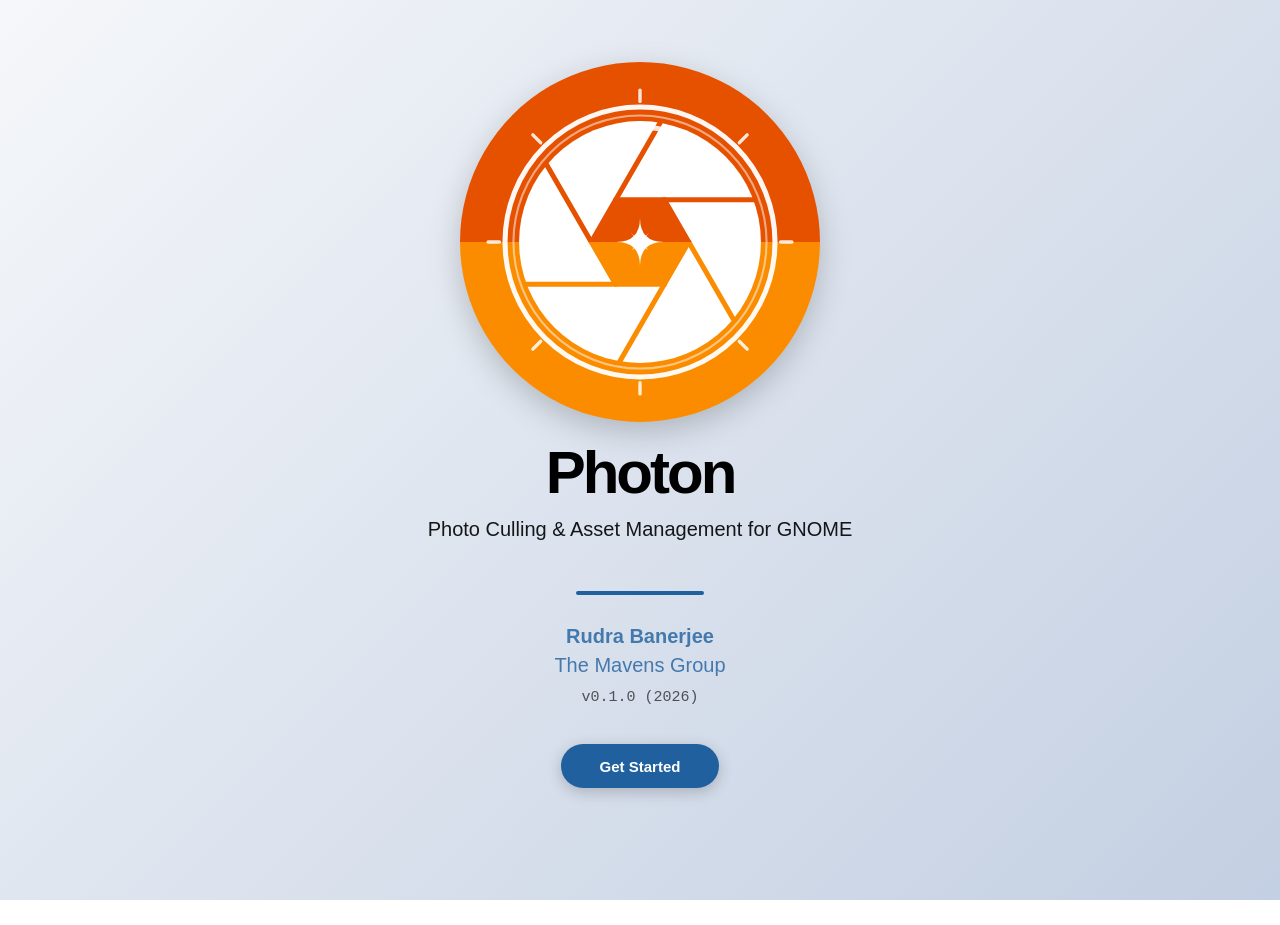
==== index.html @ 157e85fc "deploy: 2268e80eb3d6b349933e91b72052e85ac77df91d" ====
<!DOCTYPE HTML>
<html lang="en" class="light sidebar-visible" dir="ltr">
    <head>
        <!-- Book generated using mdBook -->
        <meta charset="UTF-8">
        <title>Photon - Photon</title>


        <!-- Custom HTML head -->

        <meta name="description" content="">
        <meta name="viewport" content="width=device-width, initial-scale=1">
        <meta name="theme-color" content="#ffffff">

        <link rel="icon" href="favicon-de23e50b.svg">
        <link rel="shortcut icon" href="favicon-8114d1fc.png">
        <link rel="stylesheet" href="css/variables-8adf115d.css">
        <link rel="stylesheet" href="css/general-0392ca55.css">
        <link rel="stylesheet" href="css/chrome-fc474251.css">
        <link rel="stylesheet" href="css/print-9e4910d8.css" media="print">

        <!-- Fonts -->
        <link rel="stylesheet" href="fonts/fonts-9644e21d.css">

        <!-- Highlight.js Stylesheets -->
        <link rel="stylesheet" id="mdbook-highlight-css" href="highlight-493f70e1.css">
        <link rel="stylesheet" id="mdbook-tomorrow-night-css" href="tomorrow-night-4c0ae647.css">
        <link rel="stylesheet" id="mdbook-ayu-highlight-css" href="ayu-highlight-3fdfc3ac.css">

        <!-- Custom theme stylesheets -->
        <link rel="stylesheet" href="src/custom-6ac2dfa5.css">


        <!-- Provide site root and default themes to javascript -->
        <script>
            const path_to_root = "";
            const default_light_theme = "light";
            const default_dark_theme = "navy";
            window.path_to_searchindex_js = "searchindex-54cfd295.js";
        </script>
        <!-- Start loading toc.js asap -->
        <script src="toc-0c2e6eb5.js"></script>
    </head>
    <body>
    <div id="mdbook-help-container">
        <div id="mdbook-help-popup">
            <h2 class="mdbook-help-title">Keyboard shortcuts</h2>
            <div>
                <p>Press <kbd>←</kbd> or <kbd>→</kbd> to navigate between chapters</p>
                <p>Press <kbd>S</kbd> or <kbd>/</kbd> to search in the book</p>
                <p>Press <kbd>?</kbd> to show this help</p>
                <p>Press <kbd>Esc</kbd> to hide this help</p>
            </div>
        </div>
    </div>
    <div id="mdbook-body-container">
        <!-- Work around some values being stored in localStorage wrapped in quotes -->
        <script>
            try {
                let theme = localStorage.getItem('mdbook-theme');
                let sidebar = localStorage.getItem('mdbook-sidebar');

                if (theme.startsWith('"') && theme.endsWith('"')) {
                    localStorage.setItem('mdbook-theme', theme.slice(1, theme.length - 1));
                }

                if (sidebar.startsWith('"') && sidebar.endsWith('"')) {
                    localStorage.setItem('mdbook-sidebar', sidebar.slice(1, sidebar.length - 1));
                }
            } catch (e) { }
        </script>

        <!-- Set the theme before any content is loaded, prevents flash -->
        <script>
            const default_theme = window.matchMedia("(prefers-color-scheme: dark)").matches ? default_dark_theme : default_light_theme;
            let theme;
            try { theme = localStorage.getItem('mdbook-theme'); } catch(e) { }
            if (theme === null || theme === undefined) { theme = default_theme; }
            const html = document.documentElement;
            html.classList.remove('light')
            html.classList.add(theme);
            html.classList.add("js");
        </script>

        <input type="checkbox" id="mdbook-sidebar-toggle-anchor" class="hidden">

        <!-- Hide / unhide sidebar before it is displayed -->
        <script>
            let sidebar = null;
            const sidebar_toggle = document.getElementById("mdbook-sidebar-toggle-anchor");
            if (document.body.clientWidth >= 1080) {
                try { sidebar = localStorage.getItem('mdbook-sidebar'); } catch(e) { }
                sidebar = sidebar || 'visible';
            } else {
                sidebar = 'hidden';
                sidebar_toggle.checked = false;
            }
            if (sidebar === 'visible') {
                sidebar_toggle.checked = true;
            } else {
                html.classList.remove('sidebar-visible');
            }
        </script>

        <nav id="mdbook-sidebar" class="sidebar" aria-label="Table of contents">
            <!-- populated by js -->
            <mdbook-sidebar-scrollbox class="sidebar-scrollbox"></mdbook-sidebar-scrollbox>
            <noscript>
                <iframe class="sidebar-iframe-outer" src="toc.html"></iframe>
            </noscript>
            <div id="mdbook-sidebar-resize-handle" class="sidebar-resize-handle">
                <div class="sidebar-resize-indicator"></div>
            </div>
        </nav>

        <div id="mdbook-page-wrapper" class="page-wrapper">

            <div class="page">
                <div id="mdbook-menu-bar-hover-placeholder"></div>
                <div id="mdbook-menu-bar" class="menu-bar sticky">
                    <div class="left-buttons">
                        <label id="mdbook-sidebar-toggle" class="icon-button" for="mdbook-sidebar-toggle-anchor" title="Toggle Table of Contents" aria-label="Toggle Table of Contents" aria-controls="mdbook-sidebar">
                            <span class=fa-svg><svg xmlns="http://www.w3.org/2000/svg" viewBox="0 0 448 512"><!--! Font Awesome Free 6.2.0 by @fontawesome - https://fontawesome.com License - https://fontawesome.com/license/free (Icons: CC BY 4.0, Fonts: SIL OFL 1.1, Code: MIT License) Copyright 2022 Fonticons, Inc. --><path d="M0 96C0 78.3 14.3 64 32 64H416c17.7 0 32 14.3 32 32s-14.3 32-32 32H32C14.3 128 0 113.7 0 96zM0 256c0-17.7 14.3-32 32-32H416c17.7 0 32 14.3 32 32s-14.3 32-32 32H32c-17.7 0-32-14.3-32-32zM448 416c0 17.7-14.3 32-32 32H32c-17.7 0-32-14.3-32-32s14.3-32 32-32H416c17.7 0 32 14.3 32 32z"/></svg></span>
                        </label>
                        <button id="mdbook-theme-toggle" class="icon-button" type="button" title="Change theme" aria-label="Change theme" aria-haspopup="true" aria-expanded="false" aria-controls="mdbook-theme-list">
                            <span class=fa-svg><svg xmlns="http://www.w3.org/2000/svg" viewBox="0 0 576 512"><!--! Font Awesome Free 6.2.0 by @fontawesome - https://fontawesome.com License - https://fontawesome.com/license/free (Icons: CC BY 4.0, Fonts: SIL OFL 1.1, Code: MIT License) Copyright 2022 Fonticons, Inc. --><path d="M371.3 367.1c27.3-3.9 51.9-19.4 67.2-42.9L600.2 74.1c12.6-19.5 9.4-45.3-7.6-61.2S549.7-4.4 531.1 9.6L294.4 187.2c-24 18-38.2 46.1-38.4 76.1L371.3 367.1zm-19.6 25.4l-116-104.4C175.9 290.3 128 339.6 128 400c0 3.9 .2 7.8 .6 11.6c1.8 17.5-10.2 36.4-27.8 36.4H96c-17.7 0-32 14.3-32 32s14.3 32 32 32H240c61.9 0 112-50.1 112-112c0-2.5-.1-5-.2-7.5z"/></svg></span>
                        </button>
                        <ul id="mdbook-theme-list" class="theme-popup" aria-label="Themes" role="menu">
                            <li role="none"><button role="menuitem" class="theme" id="mdbook-theme-default_theme">Auto</button></li>
                            <li role="none"><button role="menuitem" class="theme" id="mdbook-theme-light">Light</button></li>
                            <li role="none"><button role="menuitem" class="theme" id="mdbook-theme-rust">Rust</button></li>
                            <li role="none"><button role="menuitem" class="theme" id="mdbook-theme-coal">Coal</button></li>
                            <li role="none"><button role="menuitem" class="theme" id="mdbook-theme-navy">Navy</button></li>
                            <li role="none"><button role="menuitem" class="theme" id="mdbook-theme-ayu">Ayu</button></li>
                        </ul>
                        <button id="mdbook-search-toggle" class="icon-button" type="button" title="Search (`/`)" aria-label="Toggle Searchbar" aria-expanded="false" aria-keyshortcuts="/ s" aria-controls="mdbook-searchbar">
                            <span class=fa-svg><svg xmlns="http://www.w3.org/2000/svg" viewBox="0 0 512 512"><!--! Font Awesome Free 6.2.0 by @fontawesome - https://fontawesome.com License - https://fontawesome.com/license/free (Icons: CC BY 4.0, Fonts: SIL OFL 1.1, Code: MIT License) Copyright 2022 Fonticons, Inc. --><path d="M416 208c0 45.9-14.9 88.3-40 122.7L502.6 457.4c12.5 12.5 12.5 32.8 0 45.3s-32.8 12.5-45.3 0L330.7 376c-34.4 25.2-76.8 40-122.7 40C93.1 416 0 322.9 0 208S93.1 0 208 0S416 93.1 416 208zM208 352c79.5 0 144-64.5 144-144s-64.5-144-144-144S64 128.5 64 208s64.5 144 144 144z"/></svg></span>
                        </button>
                    </div>

                    <h1 class="menu-title">Photon</h1>

                    <div class="right-buttons">
                        <a href="print.html" title="Print this book" aria-label="Print this book">
                            <span class=fa-svg id="print-button"><svg xmlns="http://www.w3.org/2000/svg" viewBox="0 0 512 512"><!--! Font Awesome Free 6.2.0 by @fontawesome - https://fontawesome.com License - https://fontawesome.com/license/free (Icons: CC BY 4.0, Fonts: SIL OFL 1.1, Code: MIT License) Copyright 2022 Fonticons, Inc. --><path d="M128 0C92.7 0 64 28.7 64 64v96h64V64H354.7L384 93.3V160h64V93.3c0-17-6.7-33.3-18.7-45.3L400 18.7C388 6.7 371.7 0 354.7 0H128zM384 352v32 64H128V384 368 352H384zm64 32h32c17.7 0 32-14.3 32-32V256c0-35.3-28.7-64-64-64H64c-35.3 0-64 28.7-64 64v96c0 17.7 14.3 32 32 32H64v64c0 35.3 28.7 64 64 64H384c35.3 0 64-28.7 64-64V384zm-16-88c-13.3 0-24-10.7-24-24s10.7-24 24-24s24 10.7 24 24s-10.7 24-24 24z"/></svg></span>
                        </a>
                        <a href="https://github.com/rudrab/Photon" title="Git repository" aria-label="Git repository">
                            <span class=fa-svg><svg xmlns="http://www.w3.org/2000/svg" viewBox="0 0 496 512"><!--! Font Awesome Free 6.2.0 by @fontawesome - https://fontawesome.com License - https://fontawesome.com/license/free (Icons: CC BY 4.0, Fonts: SIL OFL 1.1, Code: MIT License) Copyright 2022 Fonticons, Inc. --><path d="M165.9 397.4c0 2-2.3 3.6-5.2 3.6-3.3.3-5.6-1.3-5.6-3.6 0-2 2.3-3.6 5.2-3.6 3-.3 5.6 1.3 5.6 3.6zm-31.1-4.5c-.7 2 1.3 4.3 4.3 4.9 2.6 1 5.6 0 6.2-2s-1.3-4.3-4.3-5.2c-2.6-.7-5.5.3-6.2 2.3zm44.2-1.7c-2.9.7-4.9 2.6-4.6 4.9.3 2 2.9 3.3 5.9 2.6 2.9-.7 4.9-2.6 4.6-4.6-.3-1.9-3-3.2-5.9-2.9zM244.8 8C106.1 8 0 113.3 0 252c0 110.9 69.8 205.8 169.5 239.2 12.8 2.3 17.3-5.6 17.3-12.1 0-6.2-.3-40.4-.3-61.4 0 0-70 15-84.7-29.8 0 0-11.4-29.1-27.8-36.6 0 0-22.9-15.7 1.6-15.4 0 0 24.9 2 38.6 25.8 21.9 38.6 58.6 27.5 72.9 20.9 2.3-16 8.8-27.1 16-33.7-55.9-6.2-112.3-14.3-112.3-110.5 0-27.5 7.6-41.3 23.6-58.9-2.6-6.5-11.1-33.3 2.6-67.9 20.9-6.5 69 27 69 27 20-5.6 41.5-8.5 62.8-8.5s42.8 2.9 62.8 8.5c0 0 48.1-33.6 69-27 13.7 34.7 5.2 61.4 2.6 67.9 16 17.7 25.8 31.5 25.8 58.9 0 96.5-58.9 104.2-114.8 110.5 9.2 7.9 17 22.9 17 46.4 0 33.7-.3 75.4-.3 83.6 0 6.5 4.6 14.4 17.3 12.1C428.2 457.8 496 362.9 496 252 496 113.3 383.5 8 244.8 8zM97.2 352.9c-1.3 1-1 3.3.7 5.2 1.6 1.6 3.9 2.3 5.2 1 1.3-1 1-3.3-.7-5.2-1.6-1.6-3.9-2.3-5.2-1zm-10.8-8.1c-.7 1.3.3 2.9 2.3 3.9 1.6 1 3.6.7 4.3-.7.7-1.3-.3-2.9-2.3-3.9-2-.6-3.6-.3-4.3.7zm32.4 35.6c-1.6 1.3-1 4.3 1.3 6.2 2.3 2.3 5.2 2.6 6.5 1 1.3-1.3.7-4.3-1.3-6.2-2.2-2.3-5.2-2.6-6.5-1zm-11.4-14.7c-1.6 1-1.6 3.6 0 5.9 1.6 2.3 4.3 3.3 5.6 2.3 1.6-1.3 1.6-3.9 0-6.2-1.4-2.3-4-3.3-5.6-2z"/></svg></span>
                        </a>

                    </div>
                </div>

                <div id="mdbook-search-wrapper" class="hidden">
                    <form id="mdbook-searchbar-outer" class="searchbar-outer">
                        <div class="search-wrapper">
                            <input type="search" id="mdbook-searchbar" name="searchbar" placeholder="Search this book ..." aria-controls="mdbook-searchresults-outer" aria-describedby="searchresults-header">
                            <div class="spinner-wrapper">
                                <span class=fa-svg id="fa-spin"><svg xmlns="http://www.w3.org/2000/svg" viewBox="0 0 512 512"><!--! Font Awesome Free 6.2.0 by @fontawesome - https://fontawesome.com License - https://fontawesome.com/license/free (Icons: CC BY 4.0, Fonts: SIL OFL 1.1, Code: MIT License) Copyright 2022 Fonticons, Inc. --><path d="M304 48c0-26.5-21.5-48-48-48s-48 21.5-48 48s21.5 48 48 48s48-21.5 48-48zm0 416c0-26.5-21.5-48-48-48s-48 21.5-48 48s21.5 48 48 48s48-21.5 48-48zM48 304c26.5 0 48-21.5 48-48s-21.5-48-48-48s-48 21.5-48 48s21.5 48 48 48zm464-48c0-26.5-21.5-48-48-48s-48 21.5-48 48s21.5 48 48 48s48-21.5 48-48zM142.9 437c18.7-18.7 18.7-49.1 0-67.9s-49.1-18.7-67.9 0s-18.7 49.1 0 67.9s49.1 18.7 67.9 0zm0-294.2c18.7-18.7 18.7-49.1 0-67.9S93.7 56.2 75 75s-18.7 49.1 0 67.9s49.1 18.7 67.9 0zM369.1 437c18.7 18.7 49.1 18.7 67.9 0s18.7-49.1 0-67.9s-49.1-18.7-67.9 0s-18.7 49.1 0 67.9z"/></svg></span>
                            </div>
                        </div>
                    </form>
                    <div id="mdbook-searchresults-outer" class="searchresults-outer hidden">
                        <div id="mdbook-searchresults-header" class="searchresults-header"></div>
                        <ul id="mdbook-searchresults">
                        </ul>
                    </div>
                </div>

                <!-- Apply ARIA attributes after the sidebar and the sidebar toggle button are added to the DOM -->
                <script>
                    document.getElementById('mdbook-sidebar-toggle').setAttribute('aria-expanded', sidebar === 'visible');
                    document.getElementById('mdbook-sidebar').setAttribute('aria-hidden', sidebar !== 'visible');
                    Array.from(document.querySelectorAll('#mdbook-sidebar a')).forEach(function(link) {
                        link.setAttribute('tabIndex', sidebar === 'visible' ? 0 : -1);
                    });
                </script>

                <div id="mdbook-content" class="content">
                    <main>
                        <div id="cover-page">
<img src="images/photon.svg" class="cover-logo" alt="Photon Logo">
<h1 class="cover-title">Photon</h1>

<p class="cover-subtitle">Photo Culling &amp; Asset Management for GNOME</p>

<div class="cover-divider"></div>

<div class="cover-meta">
<p><a href="https://mavens-group.github.io/author/rudra-banerjee/"><strong>Rudra Banerjee</strong></a></p>

<p><a href="https://mavens-group.github.io/">The Mavens Group</a></p>

<p class="version">v0.1.0 (2026)</p>

</div>

<a href="introduction.html" class="cover-button">Get Started</a>
</div>


                    </main>

                    <nav class="nav-wrapper" aria-label="Page navigation">
                        <!-- Mobile navigation buttons -->

                            <a rel="next prefetch" href="introduction.html" class="mobile-nav-chapters next" title="Next chapter" aria-label="Next chapter" aria-keyshortcuts="Right">
                                <span class=fa-svg><svg xmlns="http://www.w3.org/2000/svg" viewBox="0 0 320 512"><!--! Font Awesome Free 6.2.0 by @fontawesome - https://fontawesome.com License - https://fontawesome.com/license/free (Icons: CC BY 4.0, Fonts: SIL OFL 1.1, Code: MIT License) Copyright 2022 Fonticons, Inc. --><path d="M278.6 233.4c12.5 12.5 12.5 32.8 0 45.3l-160 160c-12.5 12.5-32.8 12.5-45.3 0s-12.5-32.8 0-45.3L210.7 256 73.4 118.6c-12.5-12.5-12.5-32.8 0-45.3s32.8-12.5 45.3 0l160 160z"/></svg></span>
                            </a>

                        <div style="clear: both"></div>
                    </nav>
                </div>
            </div>

            <nav class="nav-wide-wrapper" aria-label="Page navigation">

                    <a rel="next prefetch" href="introduction.html" class="nav-chapters next" title="Next chapter" aria-label="Next chapter" aria-keyshortcuts="Right">
                        <span class=fa-svg><svg xmlns="http://www.w3.org/2000/svg" viewBox="0 0 320 512"><!--! Font Awesome Free 6.2.0 by @fontawesome - https://fontawesome.com License - https://fontawesome.com/license/free (Icons: CC BY 4.0, Fonts: SIL OFL 1.1, Code: MIT License) Copyright 2022 Fonticons, Inc. --><path d="M278.6 233.4c12.5 12.5 12.5 32.8 0 45.3l-160 160c-12.5 12.5-32.8 12.5-45.3 0s-12.5-32.8 0-45.3L210.7 256 73.4 118.6c-12.5-12.5-12.5-32.8 0-45.3s32.8-12.5 45.3 0l160 160z"/></svg></span>
                    </a>
            </nav>

        </div>

        <template id=fa-eye><span class=fa-svg><svg xmlns="http://www.w3.org/2000/svg" viewBox="0 0 576 512"><!--! Font Awesome Free 6.2.0 by @fontawesome - https://fontawesome.com License - https://fontawesome.com/license/free (Icons: CC BY 4.0, Fonts: SIL OFL 1.1, Code: MIT License) Copyright 2022 Fonticons, Inc. --><path d="M288 32c-80.8 0-145.5 36.8-192.6 80.6C48.6 156 17.3 208 2.5 243.7c-3.3 7.9-3.3 16.7 0 24.6C17.3 304 48.6 356 95.4 399.4C142.5 443.2 207.2 480 288 480s145.5-36.8 192.6-80.6c46.8-43.5 78.1-95.4 93-131.1c3.3-7.9 3.3-16.7 0-24.6c-14.9-35.7-46.2-87.7-93-131.1C433.5 68.8 368.8 32 288 32zM432 256c0 79.5-64.5 144-144 144s-144-64.5-144-144s64.5-144 144-144s144 64.5 144 144zM288 192c0 35.3-28.7 64-64 64c-11.5 0-22.3-3-31.6-8.4c-.2 2.8-.4 5.5-.4 8.4c0 53 43 96 96 96s96-43 96-96s-43-96-96-96c-2.8 0-5.6 .1-8.4 .4c5.3 9.3 8.4 20.1 8.4 31.6z"/></svg></span></template>
        <template id=fa-eye-slash><span class=fa-svg><svg xmlns="http://www.w3.org/2000/svg" viewBox="0 0 640 512"><!--! Font Awesome Free 6.2.0 by @fontawesome - https://fontawesome.com License - https://fontawesome.com/license/free (Icons: CC BY 4.0, Fonts: SIL OFL 1.1, Code: MIT License) Copyright 2022 Fonticons, Inc. --><path d="M38.8 5.1C28.4-3.1 13.3-1.2 5.1 9.2S-1.2 34.7 9.2 42.9l592 464c10.4 8.2 25.5 6.3 33.7-4.1s6.3-25.5-4.1-33.7L525.6 386.7c39.6-40.6 66.4-86.1 79.9-118.4c3.3-7.9 3.3-16.7 0-24.6c-14.9-35.7-46.2-87.7-93-131.1C465.5 68.8 400.8 32 320 32c-68.2 0-125 26.3-169.3 60.8L38.8 5.1zM223.1 149.5C248.6 126.2 282.7 112 320 112c79.5 0 144 64.5 144 144c0 24.9-6.3 48.3-17.4 68.7L408 294.5c5.2-11.8 8-24.8 8-38.5c0-53-43-96-96-96c-2.8 0-5.6 .1-8.4 .4c5.3 9.3 8.4 20.1 8.4 31.6c0 10.2-2.4 19.8-6.6 28.3l-90.3-70.8zm223.1 298L373 389.9c-16.4 6.5-34.3 10.1-53 10.1c-79.5 0-144-64.5-144-144c0-6.9 .5-13.6 1.4-20.2L83.1 161.5C60.3 191.2 44 220.8 34.5 243.7c-3.3 7.9-3.3 16.7 0 24.6c14.9 35.7 46.2 87.7 93 131.1C174.5 443.2 239.2 480 320 480c47.8 0 89.9-12.9 126.2-32.5z"/></svg></span></template>
        <template id=fa-copy><span class=fa-svg><svg xmlns="http://www.w3.org/2000/svg" viewBox="0 0 512 512"><!--! Font Awesome Free 6.2.0 by @fontawesome - https://fontawesome.com License - https://fontawesome.com/license/free (Icons: CC BY 4.0, Fonts: SIL OFL 1.1, Code: MIT License) Copyright 2022 Fonticons, Inc. --><path d="M502.6 70.63l-61.25-61.25C435.4 3.371 427.2 0 418.7 0H255.1c-35.35 0-64 28.66-64 64l.0195 256C192 355.4 220.7 384 256 384h192c35.2 0 64-28.8 64-64V93.25C512 84.77 508.6 76.63 502.6 70.63zM464 320c0 8.836-7.164 16-16 16H255.1c-8.838 0-16-7.164-16-16L239.1 64.13c0-8.836 7.164-16 16-16h128L384 96c0 17.67 14.33 32 32 32h47.1V320zM272 448c0 8.836-7.164 16-16 16H63.1c-8.838 0-16-7.164-16-16L47.98 192.1c0-8.836 7.164-16 16-16H160V128H63.99c-35.35 0-64 28.65-64 64l.0098 256C.002 483.3 28.66 512 64 512h192c35.2 0 64-28.8 64-64v-32h-47.1L272 448z"/></svg></span></template>
        <template id=fa-play><span class=fa-svg><svg xmlns="http://www.w3.org/2000/svg" viewBox="0 0 384 512"><!--! Font Awesome Free 6.2.0 by @fontawesome - https://fontawesome.com License - https://fontawesome.com/license/free (Icons: CC BY 4.0, Fonts: SIL OFL 1.1, Code: MIT License) Copyright 2022 Fonticons, Inc. --><path d="M73 39c-14.8-9.1-33.4-9.4-48.5-.9S0 62.6 0 80V432c0 17.4 9.4 33.4 24.5 41.9s33.7 8.1 48.5-.9L361 297c14.3-8.7 23-24.2 23-41s-8.7-32.2-23-41L73 39z"/></svg></span></template>
        <template id=fa-clock-rotate-left><span class=fa-svg><svg xmlns="http://www.w3.org/2000/svg" viewBox="0 0 512 512"><!--! Font Awesome Free 6.2.0 by @fontawesome - https://fontawesome.com License - https://fontawesome.com/license/free (Icons: CC BY 4.0, Fonts: SIL OFL 1.1, Code: MIT License) Copyright 2022 Fonticons, Inc. --><path d="M75 75L41 41C25.9 25.9 0 36.6 0 57.9V168c0 13.3 10.7 24 24 24H134.1c21.4 0 32.1-25.9 17-41l-30.8-30.8C155 85.5 203 64 256 64c106 0 192 86 192 192s-86 192-192 192c-40.8 0-78.6-12.7-109.7-34.4c-14.5-10.1-34.4-6.6-44.6 7.9s-6.6 34.4 7.9 44.6C151.2 495 201.7 512 256 512c141.4 0 256-114.6 256-256S397.4 0 256 0C185.3 0 121.3 28.7 75 75zm181 53c-13.3 0-24 10.7-24 24V256c0 6.4 2.5 12.5 7 17l72 72c9.4 9.4 24.6 9.4 33.9 0s9.4-24.6 0-33.9l-65-65V152c0-13.3-10.7-24-24-24z"/></svg></span></template>



        <script>
            window.playground_copyable = true;
        </script>


        <script src="elasticlunr-ef4e11c1.min.js"></script>
        <script src="mark-09e88c2c.min.js"></script>
        <script src="searcher-09f2665d.js"></script>

        <script src="clipboard-1626706a.min.js"></script>
        <script src="highlight-abc7f01d.js"></script>
        <script src="book-c22b7243.js"></script>

        <!-- Custom JS scripts -->
        <script src="src/custom-5e78988c.js"></script>



    </div>
    </body>
</html>
---- css/variables-8adf115d.css ----
/* Globals */

:root {
    --sidebar-target-width: 300px;
    --sidebar-width: min(var(--sidebar-target-width), 80vw);
    --sidebar-resize-indicator-width: 8px;
    --sidebar-resize-indicator-space: 2px;
    --page-padding: 15px;
    --content-max-width: 750px;
    --menu-bar-height: 50px;
    --mono-font: "Source Code Pro", Consolas, "Ubuntu Mono", Menlo, "DejaVu Sans Mono", monospace, monospace;
    --code-font-size: 0.875em; /* please adjust the ace font size accordingly in editor.js */
    --searchbar-margin-block-start: 5px;
}

/* Themes */

.ayu {
    --bg: hsl(210, 25%, 8%);
    --fg: #c5c5c5;

    --sidebar-bg: #14191f;
    --sidebar-fg: #c8c9db;
    --sidebar-non-existant: #5c6773;
    --sidebar-active: #ffb454;
    --sidebar-spacer: #2d334f;

    --scrollbar: var(--sidebar-fg);

    --icons: #737480;
    --icons-hover: #b7b9cc;

    --links: #0096cf;

    --inline-code-color: #ffb454;

    --theme-popup-bg: #14191f;
    --theme-popup-border: #5c6773;
    --theme-hover: #191f26;

    --quote-bg: hsl(226, 15%, 17%);
    --quote-border: hsl(226, 15%, 22%);

    --warning-border: #ff8e00;

    --table-border-color: hsl(210, 25%, 13%);
    --table-header-bg: hsl(210, 25%, 28%);
    --table-alternate-bg: hsl(210, 25%, 11%);

    --searchbar-border-color: #848484;
    --searchbar-bg: #424242;
    --searchbar-fg: #fff;
    --searchbar-shadow-color: #d4c89f;
    --searchresults-header-fg: #666;
    --searchresults-border-color: #888;
    --searchresults-li-bg: #252932;
    --search-mark-bg: #e3b171;

    --color-scheme: dark;

    /* Same as `--icons` */
    --copy-button-filter: invert(45%) sepia(6%) saturate(621%) hue-rotate(198deg) brightness(99%) contrast(85%);
    /* Same as `--sidebar-active` */
    --copy-button-filter-hover: invert(68%) sepia(55%) saturate(531%) hue-rotate(341deg) brightness(104%) contrast(101%);

    --footnote-highlight: #2668a6;

    --overlay-bg: rgba(33, 40, 48, 0.4);

    --blockquote-note-color: #74b9ff;
    --blockquote-tip-color: #09ca09;
    --blockquote-important-color: #d3abff;
    --blockquote-warning-color: #f0b72f;
    --blockquote-caution-color: #f21424;

    --sidebar-header-border-color: #c18639;
}

.coal {
    --bg: hsl(200, 7%, 8%);
    --fg: #98a3ad;

    --sidebar-bg: #292c2f;
    --sidebar-fg: #a1adb8;
    --sidebar-non-existant: #505254;
    --sidebar-active: #3473ad;
    --sidebar-spacer: #393939;

    --scrollbar: var(--sidebar-fg);

    --icons: #43484d;
    --icons-hover: #b3c0cc;

    --links: #2b79a2;

    --inline-code-color: #c5c8c6;

    --theme-popup-bg: #141617;
    --theme-popup-border: #43484d;
    --theme-hover: #1f2124;

    --quote-bg: hsl(234, 21%, 18%);
    --quote-border: hsl(234, 21%, 23%);

    --warning-border: #ff8e00;

    --table-border-color: hsl(200, 7%, 13%);
    --table-header-bg: hsl(200, 7%, 28%);
    --table-alternate-bg: hsl(200, 7%, 11%);

    --searchbar-border-color: #aaa;
    --searchbar-bg: #b7b7b7;
    --searchbar-fg: #000;
    --searchbar-shadow-color: #aaa;
    --searchresults-header-fg: #666;
    --searchresults-border-color: #98a3ad;
    --searchresults-li-bg: #2b2b2f;
    --search-mark-bg: #355c7d;

    --color-scheme: dark;

    /* Same as `--icons` */
    --copy-button-filter: invert(26%) sepia(8%) saturate(575%) hue-rotate(169deg) brightness(87%) contrast(82%);
    /* Same as `--sidebar-active` */
    --copy-button-filter-hover: invert(36%) sepia(70%) saturate(503%) hue-rotate(167deg) brightness(98%) contrast(89%);

    --footnote-highlight: #4079ae;

    --overlay-bg: rgba(33, 40, 48, 0.4);

    --blockquote-note-color: #4493f8;
    --blockquote-tip-color: #08ae08;
    --blockquote-important-color: #ab7df8;
    --blockquote-warning-color: #d29922;
    --blockquote-caution-color: #d91b29;

    --sidebar-header-border-color: #3473ad;
}

.light, html:not(.js) {
    --bg: hsl(0, 0%, 100%);
    --fg: hsl(0, 0%, 0%);

    --sidebar-bg: #fafafa;
    --sidebar-fg: hsl(0, 0%, 0%);
    --sidebar-non-existant: #aaaaaa;
    --sidebar-active: #1f1fff;
    --sidebar-spacer: #f4f4f4;

    --scrollbar: #8F8F8F;

    --icons: #747474;
    --icons-hover: #000000;

    --links: #20609f;

    --inline-code-color: #301900;

    --theme-popup-bg: #fafafa;
    --theme-popup-border: #cccccc;
    --theme-hover: #e6e6e6;

    --quote-bg: hsl(197, 37%, 96%);
    --quote-border: hsl(197, 37%, 91%);

    --warning-border: #ff8e00;

    --table-border-color: hsl(0, 0%, 95%);
    --table-header-bg: hsl(0, 0%, 80%);
    --table-alternate-bg: hsl(0, 0%, 97%);

    --searchbar-border-color: #aaa;
    --searchbar-bg: #fafafa;
    --searchbar-fg: #000;
    --searchbar-shadow-color: #aaa;
    --searchresults-header-fg: #666;
    --searchresults-border-color: #888;
    --searchresults-li-bg: #e4f2fe;
    --search-mark-bg: #a2cff5;

    --color-scheme: light;

    /* Same as `--icons` */
    --copy-button-filter: invert(45.49%);
    /* Same as `--sidebar-active` */
    --copy-button-filter-hover: invert(14%) sepia(93%) saturate(4250%) hue-rotate(243deg) brightness(99%) contrast(130%);

    --footnote-highlight: #7e7eff;

    --overlay-bg: rgba(200, 200, 205, 0.4);

    --blockquote-note-color: #0969da;
    --blockquote-tip-color: #008000;
    --blockquote-important-color: #8250df;
    --blockquote-warning-color: #9a6700;
    --blockquote-caution-color: #b52731;

    --sidebar-header-border-color: #6e6edb;
}

.navy {
    --bg: hsl(226, 23%, 11%);
    --fg: #bcbdd0;

    --sidebar-bg: #282d3f;
    --sidebar-fg: #c8c9db;
    --sidebar-non-existant: #505274;
    --sidebar-active: #2b79a2;
    --sidebar-spacer: #2d334f;

    --scrollbar: var(--sidebar-fg);

    --icons: #737480;
    --icons-hover: #b7b9cc;

    --links: #2b79a2;

    --inline-code-color: #c5c8c6;

    --theme-popup-bg: #161923;
    --theme-popup-border: #737480;
    --theme-hover: #282e40;

    --quote-bg: hsl(226, 15%, 17%);
    --quote-border: hsl(226, 15%, 22%);

    --warning-border: #ff8e00;

    --table-border-color: hsl(226, 23%, 16%);
    --table-header-bg: hsl(226, 23%, 31%);
    --table-alternate-bg: hsl(226, 23%, 14%);

    --searchbar-border-color: #aaa;
    --searchbar-bg: #aeaec6;
    --searchbar-fg: #000;
    --searchbar-shadow-color: #aaa;
    --searchresults-header-fg: #5f5f71;
    --searchresults-border-color: #5c5c68;
    --searchresults-li-bg: #242430;
    --search-mark-bg: #a2cff5;

    --color-scheme: dark;

    /* Same as `--icons` */
    --copy-button-filter: invert(51%) sepia(10%) saturate(393%) hue-rotate(198deg) brightness(86%) contrast(87%);
    /* Same as `--sidebar-active` */
    --copy-button-filter-hover: invert(46%) sepia(20%) saturate(1537%) hue-rotate(156deg) brightness(85%) contrast(90%);

    --footnote-highlight: #4079ae;

    --overlay-bg: rgba(33, 40, 48, 0.4);

    --blockquote-note-color: #4493f8;
    --blockquote-tip-color: #09ca09;
    --blockquote-important-color: #ab7df8;
    --blockquote-warning-color: #d29922;
    --blockquote-caution-color: #f21424;

    --sidebar-header-border-color: #2f6ab5;
}

.rust {
    --bg: hsl(60, 9%, 87%);
    --fg: #262625;

    --sidebar-bg: #3b2e2a;
    --sidebar-fg: #c8c9db;
    --sidebar-non-existant: #505254;
    --sidebar-active: #e69f67;
    --sidebar-spacer: #45373a;

    --scrollbar: var(--sidebar-fg);

    --icons: #737480;
    --icons-hover: #262625;

    --links: #2b79a2;

    --inline-code-color: #6e6b5e;

    --theme-popup-bg: #e1e1db;
    --theme-popup-border: #b38f6b;
    --theme-hover: #99908a;

    --quote-bg: hsl(60, 5%, 75%);
    --quote-border: hsl(60, 5%, 70%);

    --warning-border: #ff8e00;

    --table-border-color: hsl(60, 9%, 82%);
    --table-header-bg: #b3a497;
    --table-alternate-bg: hsl(60, 9%, 84%);

    --searchbar-border-color: #aaa;
    --searchbar-bg: #fafafa;
    --searchbar-fg: #000;
    --searchbar-shadow-color: #aaa;
    --searchresults-header-fg: #666;
    --searchresults-border-color: #888;
    --searchresults-li-bg: #dec2a2;
    --search-mark-bg: #e69f67;

    /* Same as `--icons` */
    --copy-button-filter: invert(51%) sepia(10%) saturate(393%) hue-rotate(198deg) brightness(86%) contrast(87%);
    /* Same as `--sidebar-active` */
    --copy-button-filter-hover: invert(77%) sepia(16%) saturate(1798%) hue-rotate(328deg) brightness(98%) contrast(83%);

    --footnote-highlight: #d3a17a;

    --overlay-bg: rgba(150, 150, 150, 0.25);

    --blockquote-note-color: #023b95;
    --blockquote-tip-color: #007700;
    --blockquote-important-color: #8250df;
    --blockquote-warning-color: #603700;
    --blockquote-caution-color: #aa1721;

    --sidebar-header-border-color: #8c391f;
}

@media (prefers-color-scheme: dark) {
    html:not(.js) {
        --bg: hsl(200, 7%, 8%);
        --fg: #98a3ad;

        --sidebar-bg: #292c2f;
        --sidebar-fg: #a1adb8;
        --sidebar-non-existant: #505254;
        --sidebar-active: #3473ad;
        --sidebar-spacer: #393939;

        --scrollbar: var(--sidebar-fg);

        --icons: #43484d;
        --icons-hover: #b3c0cc;

        --links: #2b79a2;

        --inline-code-color: #c5c8c6;

        --theme-popup-bg: #141617;
        --theme-popup-border: #43484d;
        --theme-hover: #1f2124;

        --quote-bg: hsl(234, 21%, 18%);
        --quote-border: hsl(234, 21%, 23%);

        --warning-border: #ff8e00;

        --table-border-color: hsl(200, 7%, 13%);
        --table-header-bg: hsl(200, 7%, 28%);
        --table-alternate-bg: hsl(200, 7%, 11%);

        --searchbar-border-color: #aaa;
        --searchbar-bg: #b7b7b7;
        --searchbar-fg: #000;
        --searchbar-shadow-color: #aaa;
        --searchresults-header-fg: #666;
        --searchresults-border-color: #98a3ad;
        --searchresults-li-bg: #2b2b2f;
        --search-mark-bg: #355c7d;

        --color-scheme: dark;

        /* Same as `--icons` */
        --copy-button-filter: invert(26%) sepia(8%) saturate(575%) hue-rotate(169deg) brightness(87%) contrast(82%);
        /* Same as `--sidebar-active` */
        --copy-button-filter-hover: invert(36%) sepia(70%) saturate(503%) hue-rotate(167deg) brightness(98%) contrast(89%);

        --footnote-highlight: #4079ae;

        --overlay-bg: rgba(33, 40, 48, 0.4);

        --blockquote-note-color: #4493f8;
        --blockquote-tip-color: #08ae08;
        --blockquote-important-color: #ab7df8;
        --blockquote-warning-color: #d29922;
        --blockquote-caution-color: #d91b29;

        --sidebar-header-border-color: #3473ad;
    }
}
---- css/general-0392ca55.css ----
/* Base styles and content styles */

:root {
    /* Browser default font-size is 16px, this way 1 rem = 10px */
    font-size: 62.5%;
    color-scheme: var(--color-scheme);
}

html {
    font-family: "Open Sans", sans-serif;
    color: var(--fg);
    background-color: var(--bg);
    text-size-adjust: none;
    -webkit-text-size-adjust: none;
}

body {
    margin: 0;
    font-size: 1.6rem;
    overflow-x: hidden;
}

code {
    font-family: var(--mono-font) !important;
    font-size: var(--code-font-size);
    direction: ltr !important;
}

/* make long words/inline code not x overflow */
main {
    overflow-wrap: break-word;
}

/* make wide tables scroll if they overflow */
.table-wrapper {
    overflow-x: auto;
}

/* Don't change font size in headers. */
h1 code, h2 code, h3 code, h4 code, h5 code, h6 code {
    font-size: unset;
}

.left { float: left; }
.right { float: right; }
.boring { opacity: 0.6; }
.hide-boring .boring { display: none; }
.hidden { display: none !important; }

h2, h3 { margin-block-start: 2.5em; }
h4, h5 { margin-block-start: 2em; }

.header + .header h3,
.header + .header h4,
.header + .header h5 {
    margin-block-start: 1em;
}

h1:target::before,
h2:target::before,
h3:target::before,
h4:target::before,
h5:target::before,
h6:target::before,
dt:target::before {
    display: inline-block;
    content: "»";
    margin-inline-start: -30px;
    width: 30px;
}

/* This is broken on Safari as of version 14, but is fixed
   in Safari Technology Preview 117 which I think will be Safari 14.2.
   https://bugs.webkit.org/show_bug.cgi?id=218076
*/
:target {
    /* Safari does not support logical properties */
    scroll-margin-top: calc(var(--menu-bar-height) + 0.5em);
}

.page {
    outline: 0;
    padding: 0 var(--page-padding);
    margin-block-start: calc(0px - var(--menu-bar-height)); /* Compensate for the #mdbook-menu-bar-hover-placeholder */
}
.page-wrapper {
    box-sizing: border-box;
    background-color: var(--bg);
}
html:not(.js) .page-wrapper,
.js:not(.sidebar-resizing) .page-wrapper {
    transition: margin-left 0.3s ease, transform 0.3s ease; /* Animation: slide away */
}
[dir=rtl]:not(.js) .page-wrapper,
[dir=rtl].js:not(.sidebar-resizing) .page-wrapper {
    transition: margin-right 0.3s ease, transform 0.3s ease; /* Animation: slide away */
}

.content {
    overflow-y: auto;
    padding: 0 5px 50px 5px;
}
.content main {
    margin-inline-start: auto;
    margin-inline-end: auto;
    max-width: var(--content-max-width);
}
.content p { line-height: 1.45em; }
.content ol { line-height: 1.45em; }
.content ul { line-height: 1.45em; }
.content a { text-decoration: none; }
.content a:hover { text-decoration: underline; }
.content img, .content video { max-width: 100%; }
.content .header:link,
.content .header:visited {
    color: var(--fg);
}
.content .header:link,
.content .header:visited:hover {
    text-decoration: none;
}

table {
    margin: 0 auto;
    border-collapse: collapse;
}
table td {
    padding: 3px 20px;
    border: 1px var(--table-border-color) solid;
}
table thead {
    background: var(--table-header-bg);
}
table thead td {
    font-weight: 700;
    border: none;
}
table thead th {
    padding: 3px 20px;
}
table thead tr {
    border: 1px var(--table-header-bg) solid;
}
/* Alternate background colors for rows */
table tbody tr:nth-child(2n) {
    background: var(--table-alternate-bg);
}


blockquote {
    margin: 20px 0;
    padding: 0 20px;
    color: var(--fg);
    background-color: var(--quote-bg);
    border-block-start: .1em solid var(--quote-border);
    border-block-end: .1em solid var(--quote-border);
}

/* TODO: Remove .warning in a future version of mdbook, it is replaced by
blockquote tags. */
.warning {
    margin: 20px;
    padding: 0 20px;
    border-inline-start: 2px solid var(--warning-border);
}

.warning:before {
    position: absolute;
    width: 3rem;
    height: 3rem;
    margin-inline-start: calc(-1.5rem - 21px);
    content: "ⓘ";
    text-align: center;
    background-color: var(--bg);
    color: var(--warning-border);
    font-weight: bold;
    font-size: 2rem;
}

blockquote .warning:before {
    background-color: var(--quote-bg);
}

kbd {
    background-color: var(--table-border-color);
    border-radius: 4px;
    border: solid 1px var(--theme-popup-border);
    box-shadow: inset 0 -1px 0 var(--theme-hover);
    display: inline-block;
    font-size: var(--code-font-size);
    font-family: var(--mono-font);
    line-height: 10px;
    padding: 4px 5px;
    vertical-align: middle;
}

sup {
    /* Set the line-height for superscript and footnote references so that there
       isn't an awkward space appearing above lines that contain the footnote.

       See https://github.com/rust-lang/mdBook/pull/2443#discussion_r1813773583
       for an explanation.
    */
    line-height: 0;
}

.footnote-definition {
    font-size: 0.9em;
}
/* The default spacing for a list is a little too large. */
.footnote-definition ul,
.footnote-definition ol {
    padding-left: 20px;
}
.footnote-definition > li {
    /* Required to position the ::before target */
    position: relative;
}
.footnote-definition > li:target {
    scroll-margin-top: 50vh;
}
.footnote-reference:target {
    scroll-margin-top: 50vh;
}
/* Draws a border around the footnote (including the marker) when it is selected.
   TODO: If there are multiple linkbacks, highlight which one you just came
   from so you know which one to click.
*/
.footnote-definition > li:target::before {
    border: 2px solid var(--footnote-highlight);
    border-radius: 6px;
    position: absolute;
    top: -8px;
    right: -8px;
    bottom: -8px;
    left: -32px;
    pointer-events: none;
    content: "";
}
/* Pulses the footnote reference so you can quickly see where you left off reading.
   This could use some improvement.
*/
@media not (prefers-reduced-motion) {
    .footnote-reference:target  {
        animation: fn-highlight 0.8s;
        border-radius: 2px;
    }

    @keyframes fn-highlight {
        from {
            background-color: var(--footnote-highlight);
        }
    }
}

.tooltiptext {
    position: absolute;
    visibility: hidden;
    color: #fff;
    background-color: #333;
    transform: translateX(-50%); /* Center by moving tooltip 50% of its width left */
    left: -8px; /* Half of the width of the icon */
    top: -35px;
    font-size: 0.8em;
    text-align: center;
    border-radius: 6px;
    padding: 5px 8px;
    margin: 5px;
    z-index: 1000;
}
.tooltipped .tooltiptext {
    visibility: visible;
}

.chapter li.part-title {
    color: var(--sidebar-fg);
    margin: 5px 0px;
    font-weight: bold;
}

.result-no-output {
    font-style: italic;
}

.fa-svg svg {
    width: 1em;
    height: 1em;
    fill: currentColor;
    margin-bottom: -0.1em;
}

dt {
    font-weight: bold;
    margin-top: 0.5em;
    margin-bottom: 0.1em;
}

/* This uses a CSS counter to add numbers to definitions, but only if there is
 more than one definition. */
dl, dt {
    counter-reset: dd-counter;
}

/* When there is more than one definition, increment the counter. The first
selector selects the first definition, and the second one selects definitions
2 and beyond.*/
dd:has(+ dd), dd + dd {
    counter-increment: dd-counter;
    /* Use flex display to help with positioning the numbers when there is a p
    tag inside the definition. */
    display: flex;
    align-items: flex-start;
}

/* Shows the counter for definitions. The first selector selects the first
definition, and the second one selections definitions 2 and beyond.*/
dd:has(+ dd)::before, dd + dd::before  {
    content: counter(dd-counter) ". ";
    font-weight: 600;
    display: inline-block;
    margin-right: 0.5em;
}

dd > p {
    /* For loose definitions that have a p tag inside, don't add a bunch of
    space before the definition. */
    margin-top: 0;
}

/* Remove some excess space from the bottom. */
.blockquote-tag p:last-child {
    margin-bottom: 2px;
}

.blockquote-tag {
    /* Add some padding to make the vertical bar a little taller than the text.*/
    padding: 2px 0px 2px 20px;
    /* Add a solid color bar on the left side. */
    border-inline-start-style: solid;
    border-inline-start-width: 4px;
    /* Disable the background color from normal blockquotes . */
    background-color: inherit;
    /* Disable border blocks from blockquotes. */
    border-block-start: none;
    border-block-end: none;
}

.blockquote-tag-title svg {
    fill: currentColor;
    /* Add space between the icon and the title. */
    margin-right: 8px;
}

.blockquote-tag-note {
    border-inline-start-color: var(--blockquote-note-color);
}

.blockquote-tag-tip {
    border-inline-start-color: var(--blockquote-tip-color);
}

.blockquote-tag-important {
    border-inline-start-color: var(--blockquote-important-color);
}

.blockquote-tag-warning {
    border-inline-start-color: var(--blockquote-warning-color);
}

.blockquote-tag-caution {
    border-inline-start-color: var(--blockquote-caution-color);
}

.blockquote-tag-note > .blockquote-tag-title {
    color: var(--blockquote-note-color);
}

.blockquote-tag-tip > .blockquote-tag-title {
    color: var(--blockquote-tip-color);
}

.blockquote-tag-important > .blockquote-tag-title {
    color: var(--blockquote-important-color);
}

.blockquote-tag-warning > .blockquote-tag-title {
    color: var(--blockquote-warning-color);
}

.blockquote-tag-caution > .blockquote-tag-title {
    color: var(--blockquote-caution-color);
}

.blockquote-tag-title {
    /* Slightly increase the weight for more emphasis. */
    font-weight: 600;
    /* Vertically center the icon with the text. */
    display: flex;
    align-items: center;
    /* Remove default large margins for a more compact display. */
    margin: 2px 0 8px 0;
}

.blockquote-tag-title .fa-svg {
    fill: currentColor;
    /* Add some space between the icon and the text. */
    margin-right: 8px;
}
---- css/chrome-fc474251.css ----
/* CSS for UI elements (a.k.a. chrome) */

html {
    scrollbar-color: var(--scrollbar) transparent;
}
#mdbook-searchresults a,
.content a:link,
a:visited,
a > .hljs {
    color: var(--links);
}

/*
    mdbook-body-container is necessary because mobile browsers don't seem to like
    overflow-x on the body tag when there is a <meta name="viewport"> tag.
*/
#mdbook-body-container {
    /*
        This is used when the sidebar pushes the body content off the side of
        the screen on small screens. Without it, dragging on mobile Safari
        will want to reposition the viewport in a weird way.
    */
    overflow-x: clip;
}

/* Menu Bar */

#mdbook-menu-bar,
#mdbook-menu-bar-hover-placeholder {
    z-index: 101;
    margin: auto calc(0px - var(--page-padding));
}
#mdbook-menu-bar {
    position: relative;
    display: flex;
    flex-wrap: wrap;
    background-color: var(--bg);
    border-block-end-color: var(--bg);
    border-block-end-width: 1px;
    border-block-end-style: solid;
}
#mdbook-menu-bar.sticky,
#mdbook-menu-bar-hover-placeholder:hover + #mdbook-menu-bar,
#mdbook-menu-bar:hover,
html.sidebar-visible #mdbook-menu-bar {
    position: -webkit-sticky;
    position: sticky;
    top: 0 !important;
}
#mdbook-menu-bar-hover-placeholder {
    position: sticky;
    position: -webkit-sticky;
    top: 0;
    height: var(--menu-bar-height);
}
#mdbook-menu-bar.bordered {
    border-block-end-color: var(--table-border-color);
}
#mdbook-menu-bar .fa-svg, #mdbook-menu-bar .icon-button {
    position: relative;
    padding: 0 8px;
    z-index: 10;
    line-height: var(--menu-bar-height);
    cursor: pointer;
    transition: color 0.5s;
}
@media only screen and (max-width: 420px) {
    #mdbook-menu-bar .fa-svg, #mdbook-menu-bar .icon-button {
        padding: 0 5px;
    }
}

.icon-button {
    border: none;
    background: none;
    padding: 0;
    color: inherit;
}
.icon-button .fa-svg {
    margin: 0;
}

.right-buttons {
    margin: 0 15px;
}
.right-buttons a {
    text-decoration: none;
}

.left-buttons {
    display: flex;
    margin: 0 5px;
}
html:not(.js) .left-buttons button {
    display: none;
}

.menu-title {
    display: inline-block;
    font-weight: 200;
    font-size: 2.4rem;
    line-height: var(--menu-bar-height);
    text-align: center;
    margin: 0;
    flex: 1;
    white-space: nowrap;
    overflow: hidden;
    text-overflow: ellipsis;
}
.menu-title {
    cursor: pointer;
}

.menu-bar,
.menu-bar:visited,
.nav-chapters,
.nav-chapters:visited,
.mobile-nav-chapters,
.mobile-nav-chapters:visited,
.menu-bar .icon-button,
.menu-bar a .fa-svg {
    color: var(--icons);
}

.menu-bar .fa-svg:hover,
.menu-bar .icon-button:hover,
.nav-chapters:hover,
.mobile-nav-chapters .fa-svg:hover {
    color: var(--icons-hover);
}

/* Nav Icons */

.nav-chapters {
    font-size: 2.5em;
    text-align: center;
    text-decoration: none;

    position: fixed;
    top: 0;
    bottom: 0;
    margin: 0;
    max-width: 150px;
    min-width: 90px;

    display: flex;
    justify-content: center;
    align-content: center;
    flex-direction: column;

    transition: color 0.5s, background-color 0.5s;
}

.nav-chapters:hover {
    text-decoration: none;
    background-color: var(--theme-hover);
    transition: background-color 0.15s, color 0.15s;
}

.nav-wrapper {
    margin-block-start: 50px;
    display: none;
}

.mobile-nav-chapters {
    font-size: 2.5em;
    text-align: center;
    text-decoration: none;
    width: 90px;
    border-radius: 5px;
    background-color: var(--sidebar-bg);
}

/* Only Firefox supports flow-relative values */
.previous { float: left; }
[dir=rtl] .previous { float: right; }

/* Only Firefox supports flow-relative values */
.next {
    float: right;
    right: var(--page-padding);
}
[dir=rtl] .next {
    float: left;
    right: unset;
    left: var(--page-padding);
}

@media only screen and (max-width: 1080px) {
    .nav-wide-wrapper { display: none; }
    .nav-wrapper { display: block; }
}

/* sidebar-visible */
@media only screen and (max-width: 1380px) {
    #mdbook-sidebar-toggle-anchor:checked ~ .page-wrapper .nav-wide-wrapper { display: none; }
    #mdbook-sidebar-toggle-anchor:checked ~ .page-wrapper .nav-wrapper { display: block; }
}

/* Inline code */

:not(pre) > .hljs {
    display: inline;
    padding: 0.1em 0.3em;
    border-radius: 3px;
}

:not(pre):not(a) > .hljs {
    color: var(--inline-code-color);
    overflow-x: initial;
}

a:hover > .hljs {
    text-decoration: underline;
}

pre {
    position: relative;
}
pre > .buttons {
    position: absolute;
    z-index: 100;
    right: 0px;
    top: 2px;
    margin: 0px;
    padding: 2px 0px;

    color: var(--sidebar-fg);
    cursor: pointer;
    visibility: hidden;
    opacity: 0;
    transition: visibility 0.1s linear, opacity 0.1s linear;
}
pre:hover > .buttons {
    visibility: visible;
    opacity: 1
}
pre > .buttons :hover {
    color: var(--sidebar-active);
    border-color: var(--icons-hover);
    background-color: var(--theme-hover);
}
pre > .buttons button {
    cursor: inherit;
    margin: 0px 5px;
    padding: 2px 3px 0px 4px;
    font-size: 23px;

    border-style: solid;
    border-width: 1px;
    border-radius: 4px;
    border-color: var(--icons);
    background-color: var(--theme-popup-bg);
    transition: 100ms;
    transition-property: color,border-color,background-color;
    color: var(--icons);
}

pre > .buttons button.clip-button {
    padding: 2px 4px 0px 6px;
}
pre > .buttons button.clip-button::before {
    /* clipboard image from octicons (https://github.com/primer/octicons/tree/v2.0.0) MIT license
     */
    content: url('data:image/svg+xml,<svg width="21" height="20" viewBox="0 0 24 25" \
xmlns="http://www.w3.org/2000/svg" aria-label="Copy to clipboard">\
<path d="M18 20h2v3c0 1-1 2-2 2H2c-.998 0-2-1-2-2V5c0-.911.755-1.667 1.667-1.667h5A3.323 3.323 0 \
0110 0a3.323 3.323 0 013.333 3.333h5C19.245 3.333 20 4.09 20 5v8.333h-2V9H2v14h16v-3zM3 \
7h14c0-.911-.793-1.667-1.75-1.667H13.5c-.957 0-1.75-.755-1.75-1.666C11.75 2.755 10.957 2 10 \
2s-1.75.755-1.75 1.667c0 .911-.793 1.666-1.75 1.666H4.75C3.793 5.333 3 6.09 3 7z"/>\
<path d="M4 19h6v2H4zM12 11H4v2h8zM4 17h4v-2H4zM15 15v-3l-4.5 4.5L15 21v-3l8.027-.032L23 15z"/>\
</svg>');
    filter: var(--copy-button-filter);
}
pre > .buttons button.clip-button:hover::before {
    filter: var(--copy-button-filter-hover);
}

@media (pointer: coarse) {
    pre > .buttons button {
        /* On mobile, make it easier to tap buttons. */
        padding: 0.3rem 1rem;
    }

    .sidebar-resize-indicator {
        /* Hide resize indicator on devices with limited accuracy */
        display: none;
    }
}
pre > code {
    display: block;
    padding: 1rem;
}

/* FIXME: ACE editors overlap their buttons because ACE does absolute
   positioning within the code block which breaks padding. The only solution I
   can think of is to move the padding to the outer pre tag (or insert a div
   wrapper), but that would require fixing a whole bunch of CSS rules.
*/
.hljs.ace_editor {
  padding: 0rem 0rem;
}

pre > .result {
    margin-block-start: 10px;
}

/* Search */

#mdbook-searchresults a {
    text-decoration: none;
}

mark {
    border-radius: 2px;
    padding-block-start: 0;
    padding-block-end: 1px;
    padding-inline-start: 3px;
    padding-inline-end: 3px;
    margin-block-start: 0;
    margin-block-end: -1px;
    margin-inline-start: -3px;
    margin-inline-end: -3px;
    background-color: var(--search-mark-bg);
    transition: background-color 300ms linear;
    cursor: pointer;
}

mark.fade-out {
    background-color: rgba(0,0,0,0) !important;
    cursor: auto;
}

.searchbar-outer {
    margin-inline-start: auto;
    margin-inline-end: auto;
    max-width: var(--content-max-width);
}

#mdbook-searchbar-outer.searching #mdbook-searchbar {
    padding-right: 30px;
}
#mdbook-searchbar-outer .spinner-wrapper {
    display: none;
}
#mdbook-searchbar-outer.searching .spinner-wrapper {
    display: block;
}

.search-wrapper {
    position: relative;
}

.spinner-wrapper {
    --spinner-margin: 2px;
    position: absolute;
    margin-block-start: calc(var(--searchbar-margin-block-start) + var(--spinner-margin));
    right: var(--spinner-margin);
    top: 0;
    bottom: var(--spinner-margin);
    padding: 6px;
    background-color: var(--bg);
}

#fa-spin {
    animation: rotating 2s linear infinite;
    display: inline-block;
}

@keyframes rotating {
    from {
        transform: rotate(0deg);
    }
    to {
        transform: rotate(360deg);
    }
}

#mdbook-searchbar {
    width: 100%;
    margin-block-start: var(--searchbar-margin-block-start);
    margin-block-end: 0;
    margin-inline-start: auto;
    margin-inline-end: auto;
    padding: 10px 16px;
    transition: box-shadow 300ms ease-in-out;
    border: 1px solid var(--searchbar-border-color);
    border-radius: 3px;
    background-color: var(--searchbar-bg);
    color: var(--searchbar-fg);
}
#mdbook-searchbar:focus,
#mdbook-searchbar.active {
    box-shadow: 0 0 3px var(--searchbar-shadow-color);
}

.searchresults-header {
    font-weight: bold;
    font-size: 1em;
    padding-block-start: 18px;
    padding-block-end: 0;
    padding-inline-start: 5px;
    padding-inline-end: 0;
    color: var(--searchresults-header-fg);
}

.searchresults-outer {
    margin-inline-start: auto;
    margin-inline-end: auto;
    max-width: var(--content-max-width);
    border-block-end: 1px dashed var(--searchresults-border-color);
}

ul#mdbook-searchresults {
    list-style: none;
    padding-inline-start: 20px;
}
ul#mdbook-searchresults li {
    margin: 10px 0px;
    padding: 2px;
    border-radius: 2px;
}
ul#mdbook-searchresults li.focus {
    background-color: var(--searchresults-li-bg);
}
ul#mdbook-searchresults span.teaser {
    display: block;
    clear: both;
    margin-block-start: 5px;
    margin-block-end: 0;
    margin-inline-start: 20px;
    margin-inline-end: 0;
    font-size: 0.8em;
}
ul#mdbook-searchresults span.teaser em {
    font-weight: bold;
    font-style: normal;
}

/* Sidebar */

.sidebar {
    position: fixed;
    left: 0;
    top: 0;
    bottom: 0;
    width: var(--sidebar-width);
    font-size: 0.875em;
    box-sizing: border-box;
    -webkit-overflow-scrolling: touch;
    overscroll-behavior-y: contain;
    background-color: var(--sidebar-bg);
    color: var(--sidebar-fg);
}
.sidebar-iframe-inner {
    --padding: 10px;

    background-color: var(--sidebar-bg);
    padding: var(--padding);
    margin: 0;
    font-size: 1.4rem;
    color: var(--sidebar-fg);
    min-height: calc(100vh - var(--padding) * 2);
}
.sidebar-iframe-outer {
    border: none;
    height: 100%;
    position: absolute;
    top: 0;
    bottom: 0;
    left: 0;
    right: 0;
}
[dir=rtl] .sidebar { left: unset; right: 0; }
.sidebar-resizing {
    -moz-user-select: none;
    -webkit-user-select: none;
    -ms-user-select: none;
    user-select: none;
}
html:not(.sidebar-resizing) .sidebar {
    transition: transform 0.3s; /* Animation: slide away */
}
.sidebar code {
    line-height: 2em;
}
.sidebar .sidebar-scrollbox {
    overflow-y: auto;
    position: absolute;
    top: 0;
    bottom: 0;
    left: 0;
    right: 0;
    padding: 10px 10px;
}
.sidebar .sidebar-resize-handle {
    position: absolute;
    cursor: col-resize;
    width: 0;
    right: calc(var(--sidebar-resize-indicator-width) * -1);
    top: 0;
    bottom: 0;
    display: flex;
    align-items: center;
}

.sidebar-resize-handle .sidebar-resize-indicator {
    width: 100%;
    height: 16px;
    color: var(--icons);
    margin-inline-start: var(--sidebar-resize-indicator-space);
    display: flex;
    align-items: center;
    justify-content: flex-start;
}
.sidebar-resize-handle .sidebar-resize-indicator::before {
    content: "";
    width: 2px;
    height: 12px;
    border-left: dotted 2px currentColor;
}
.sidebar-resize-handle .sidebar-resize-indicator::after {
    content: "";
    width: 2px;
    height: 16px;
    border-left: dotted 2px currentColor;
}

[dir=rtl] .sidebar .sidebar-resize-handle {
    left: calc(var(--sidebar-resize-indicator-width) * -1);
    right: unset;
}
.js .sidebar .sidebar-resize-handle {
    cursor: col-resize;
    width: calc(var(--sidebar-resize-indicator-width) - var(--sidebar-resize-indicator-space));
}

html:not(.js) .sidebar-resize-handle {
    display: none;
}

/* sidebar-hidden */
#mdbook-sidebar-toggle-anchor:not(:checked) ~ .sidebar {
    transform: translateX(calc(0px - var(--sidebar-width) - var(--sidebar-resize-indicator-width)));
}
[dir=rtl] #mdbook-sidebar-toggle-anchor:not(:checked) ~ .sidebar {
    transform: translateX(calc(var(--sidebar-width) + var(--sidebar-resize-indicator-width)));
}
.sidebar::-webkit-scrollbar {
    background: var(--sidebar-bg);
}
.sidebar::-webkit-scrollbar-thumb {
    background: var(--scrollbar);
}

/* sidebar-visible */
#mdbook-sidebar-toggle-anchor:checked ~ .page-wrapper {
    transform: translateX(calc(var(--sidebar-width) + var(--sidebar-resize-indicator-width)));
}
[dir=rtl] #mdbook-sidebar-toggle-anchor:checked ~ .page-wrapper {
    transform: translateX(calc(0px - var(--sidebar-width) - var(--sidebar-resize-indicator-width)));
}
@media only screen and (min-width: 620px) {
    #mdbook-sidebar-toggle-anchor:checked ~ .page-wrapper {
        transform: none;
        margin-inline-start: calc(var(--sidebar-width) + var(--sidebar-resize-indicator-width));
    }
    [dir=rtl] #mdbook-sidebar-toggle-anchor:checked ~ .page-wrapper {
        transform: none;
    }
}

.chapter {
    list-style: none outside none;
    padding-inline-start: 0;
    line-height: 2.2em;
}

.chapter li {
    color: var(--sidebar-non-existant);
}

/* This is a span wrapping the chapter link and the fold chevron. */
.chapter-link-wrapper {
    /* Used to position the chevron to the right, allowing the text to wrap before it. */
    display: flex;
}

.chapter li a {
    /* Remove underlines. */
    text-decoration: none;
    color: var(--sidebar-fg);
}

.chapter li a:hover {
    color: var(--sidebar-active);
}

.chapter li a.active {
    color: var(--sidebar-active);
}

/* This is the toggle chevron. */
.chapter-fold-toggle {
    cursor: pointer;
    /* Positions the chevron to the side. */
    margin-inline-start: auto;
    padding: 0 10px;
    user-select: none;
    opacity: 0.68;
}

.chapter-fold-toggle div {
    transition: transform 0.5s;
}

/* collapse the section */
.chapter li:not(.expanded) > ol {
    display: none;
}

.chapter li.chapter-item {
    line-height: 1.5em;
    margin-block-start: 0.6em;
}

.chapter li.header-item {
    /* Make sure there is plenty of spacing between sections so they don't blend in
       with each other. */
    margin-block-end: 0.5em;
    /* Avoid too much spacing between lines when section heading word wraps so that
       it can be distinguished between successive headings. */
    line-height: 1.5em;
}

/* When expanded, rotate the chevron to point down. */
.chapter li.expanded > span > .chapter-fold-toggle div {
    transform: rotate(90deg);
}

.chapter a.current-header {
    color: var(--sidebar-active);
}

.on-this-page {
    margin-left: 22px;
    border-inline-start: 4px solid var(--sidebar-header-border-color);
    padding-left: 8px;
}

.on-this-page > ol {
    padding-left: 0;
}

/* Horizontal line in chapter list. */
.spacer {
    width: 100%;
    height: 3px;
    margin: 5px 0px;
}
.chapter .spacer {
    background-color: var(--sidebar-spacer);
}

/* On touch devices, add more vertical spacing to make it easier to tap links. */
@media (-moz-touch-enabled: 1), (pointer: coarse) {
    .chapter li a { padding: 5px 0; }
    .spacer { margin: 10px 0; }
}

.section {
    list-style: none outside none;
    padding-inline-start: 20px;
    line-height: 1.9em;
}

/* Theme Menu Popup */

.theme-popup {
    position: absolute;
    left: 10px;
    top: var(--menu-bar-height);
    z-index: 1000;
    border-radius: 4px;
    font-size: 0.7em;
    color: var(--fg);
    background: var(--theme-popup-bg);
    border: 1px solid var(--theme-popup-border);
    margin: 0;
    padding: 0;
    list-style: none;
    display: none;
    /* Don't let the children's background extend past the rounded corners. */
    overflow: hidden;
}
[dir=rtl] .theme-popup { left: unset;  right: 10px; }
.theme-popup .default {
    color: var(--icons);
}
.theme-popup .theme {
    width: 100%;
    border: 0;
    margin: 0;
    padding: 2px 20px;
    line-height: 25px;
    white-space: nowrap;
    text-align: start;
    cursor: pointer;
    color: inherit;
    background: inherit;
    font-size: inherit;
}
.theme-popup .theme:hover {
    background-color: var(--theme-hover);
}

.theme-selected::before {
    display: inline-block;
    content: "✓";
    margin-inline-start: -14px;
    width: 14px;
}

/* The container for the help popup that covers the whole window. */
#mdbook-help-container {
    /* Position and size for the whole window. */
    position: fixed;
    top: 0;
    left: 0;
    right: 0;
    bottom: 0;
    /* This uses flex layout (which is set in book.js), and centers the popup
       in the window.*/
    display: none;
    align-items: center;
    justify-content: center;
    z-index: 1000;
    /* Dim out the book while the popup is visible. */
    background: var(--overlay-bg);
}

/* The popup help box. */
#mdbook-help-popup {
    box-shadow: 0 4px 24px rgba(0,0,0,0.15);
    min-width: 300px;
    max-width: 500px;
    width: 100%;
    box-sizing: border-box;
    display: flex;
    flex-direction: column;
    align-items: center;
    background-color: var(--bg);
    color: var(--fg);
    border-width: 1px;
    border-color: var(--theme-popup-border);
    border-style: solid;
    border-radius: 8px;
    padding: 10px;
}

.mdbook-help-title {
    text-align: center;
    /* mdbook's margin for h2 is way too large. */
    margin: 10px;
}
---- css/print-9e4910d8.css ----
#mdbook-sidebar,
#mdbook-menu-bar,
.nav-chapters,
.mobile-nav-chapters {
    display: none;
}

#mdbook-page-wrapper.page-wrapper {
    transform: none !important;
    margin-inline-start: 0px;
    overflow-y: initial;
}

#mdbook-content {
    max-width: none;
    margin: 0;
    padding: 0;
}

.page {
    overflow-y: initial;
}

code {
    direction: ltr !important;
}

pre > .buttons {
    z-index: 2;
}

a, a:visited, a:active, a:hover {
    color: #4183c4;
    text-decoration: none;
}

h1, h2, h3, h4, h5, h6 {
    page-break-inside: avoid;
    page-break-after: avoid;
}

pre, code {
    page-break-inside: avoid;
    white-space: pre-wrap;
}

.fa {
    display: none !important;
}
---- fonts/fonts-9644e21d.css ----
/* Open Sans is licensed under the Apache License, Version 2.0. See http://www.apache.org/licenses/LICENSE-2.0 */
/* Source Code Pro is under the Open Font License. See https://scripts.sil.org/cms/scripts/page.php?site_id=nrsi&id=OFL */

/* open-sans-300 - latin_vietnamese_latin-ext_greek-ext_greek_cyrillic-ext_cyrillic */
@font-face {
  font-family: 'Open Sans';
  font-style: normal;
  font-weight: 300;
  src: local('Open Sans Light'), local('OpenSans-Light'),
       url('../fonts/open-sans-v17-all-charsets-300-7736aa35.woff2') format('woff2');
}

/* open-sans-300italic - latin_vietnamese_latin-ext_greek-ext_greek_cyrillic-ext_cyrillic */
@font-face {
  font-family: 'Open Sans';
  font-style: italic;
  font-weight: 300;
  src: local('Open Sans Light Italic'), local('OpenSans-LightItalic'),
       url('../fonts/open-sans-v17-all-charsets-300italic-2c7b95c0.woff2') format('woff2');
}

/* open-sans-regular - latin_vietnamese_latin-ext_greek-ext_greek_cyrillic-ext_cyrillic */
@font-face {
  font-family: 'Open Sans';
  font-style: normal;
  font-weight: 400;
  src: local('Open Sans Regular'), local('OpenSans-Regular'),
       url('../fonts/open-sans-v17-all-charsets-regular-2e3b1d34.woff2') format('woff2');
}

/* open-sans-italic - latin_vietnamese_latin-ext_greek-ext_greek_cyrillic-ext_cyrillic */
@font-face {
  font-family: 'Open Sans';
  font-style: italic;
  font-weight: 400;
  src: local('Open Sans Italic'), local('OpenSans-Italic'),
       url('../fonts/open-sans-v17-all-charsets-italic-6c9463f7.woff2') format('woff2');
}

/* open-sans-600 - latin_vietnamese_latin-ext_greek-ext_greek_cyrillic-ext_cyrillic */
@font-face {
  font-family: 'Open Sans';
  font-style: normal;
  font-weight: 600;
  src: local('Open Sans SemiBold'), local('OpenSans-SemiBold'),
       url('../fonts/open-sans-v17-all-charsets-600-486c6759.woff2') format('woff2');
}

/* open-sans-600italic - latin_vietnamese_latin-ext_greek-ext_greek_cyrillic-ext_cyrillic */
@font-face {
  font-family: 'Open Sans';
  font-style: italic;
  font-weight: 600;
  src: local('Open Sans SemiBold Italic'), local('OpenSans-SemiBoldItalic'),
       url('../fonts/open-sans-v17-all-charsets-600italic-1a3e8659.woff2') format('woff2');
}

/* open-sans-700 - latin_vietnamese_latin-ext_greek-ext_greek_cyrillic-ext_cyrillic */
@font-face {
  font-family: 'Open Sans';
  font-style: normal;
  font-weight: 700;
  src: local('Open Sans Bold'), local('OpenSans-Bold'),
       url('../fonts/open-sans-v17-all-charsets-700-c22fe8c7.woff2') format('woff2');
}

/* open-sans-700italic - latin_vietnamese_latin-ext_greek-ext_greek_cyrillic-ext_cyrillic */
@font-face {
  font-family: 'Open Sans';
  font-style: italic;
  font-weight: 700;
  src: local('Open Sans Bold Italic'), local('OpenSans-BoldItalic'),
       url('../fonts/open-sans-v17-all-charsets-700italic-238ae959.woff2') format('woff2');
}

/* open-sans-800 - latin_vietnamese_latin-ext_greek-ext_greek_cyrillic-ext_cyrillic */
@font-face {
  font-family: 'Open Sans';
  font-style: normal;
  font-weight: 800;
  src: local('Open Sans ExtraBold'), local('OpenSans-ExtraBold'),
       url('../fonts/open-sans-v17-all-charsets-800-3d2c812a.woff2') format('woff2');
}

/* open-sans-800italic - latin_vietnamese_latin-ext_greek-ext_greek_cyrillic-ext_cyrillic */
@font-face {
  font-family: 'Open Sans';
  font-style: italic;
  font-weight: 800;
  src: local('Open Sans ExtraBold Italic'), local('OpenSans-ExtraBoldItalic'),
       url('../fonts/open-sans-v17-all-charsets-800italic-ba1521ec.woff2') format('woff2');
}

/* source-code-pro-500 - latin_vietnamese_latin-ext_greek_cyrillic-ext_cyrillic */
@font-face {
  font-family: 'Source Code Pro';
  font-style: normal;
  font-weight: 500;
  src: url('../fonts/source-code-pro-v11-all-charsets-500-2bdd9410.woff2') format('woff2');
}
---- highlight-493f70e1.css ----
/*
 * An increased contrast highlighting scheme loosely based on the
 * "Base16 Atelier Dune Light" theme by Bram de Haan
 * (http://atelierbram.github.io/syntax-highlighting/atelier-schemes/dune)
 * Original Base16 color scheme by Chris Kempson
 * (https://github.com/chriskempson/base16)
 */

/* Comment */
.hljs-comment,
.hljs-quote {
  color: #575757;
}

/* Red */
.hljs-variable,
.hljs-template-variable,
.hljs-attribute,
.hljs-attr,
.hljs-tag,
.hljs-name,
.hljs-regexp,
.hljs-link,
.hljs-name,
.hljs-selector-id,
.hljs-selector-class {
  color: #d70025;
}

/* Orange */
.hljs-number,
.hljs-meta,
.hljs-built_in,
.hljs-builtin-name,
.hljs-literal,
.hljs-type,
.hljs-params {
  color: #b21e00;
}

/* Green */
.hljs-string,
.hljs-symbol,
.hljs-bullet {
  color: #008200;
}

/* Blue */
.hljs-title,
.hljs-section {
  color: #0030f2;
}

/* Purple */
.hljs-keyword,
.hljs-selector-tag {
  color: #9d00ec;
}

.hljs {
  display: block;
  overflow-x: auto;
  background: #f6f7f6;
  color: #000;
}

.hljs-emphasis {
  font-style: italic;
}

.hljs-strong {
  font-weight: bold;
}

.hljs-addition {
  color: #22863a;
  background-color: #f0fff4;
}

.hljs-deletion {
  color: #b31d28;
  background-color: #ffeef0;
}
---- tomorrow-night-4c0ae647.css ----
/* Tomorrow Night Theme */
/* https://github.com/jmblog/color-themes-for-highlightjs */
/* Original theme - https://github.com/chriskempson/tomorrow-theme */
/* https://github.com/jmblog/color-themes-for-highlightjs */

/* Tomorrow Comment */
.hljs-comment {
  color: #969896;
}

/* Tomorrow Red */
.hljs-variable,
.hljs-attribute,
.hljs-attr,
.hljs-tag,
.hljs-regexp,
.ruby .hljs-constant,
.xml .hljs-tag .hljs-title,
.xml .hljs-pi,
.xml .hljs-doctype,
.html .hljs-doctype,
.css .hljs-id,
.css .hljs-class,
.css .hljs-pseudo {
  color: #cc6666;
}

/* Tomorrow Orange */
.hljs-number,
.hljs-preprocessor,
.hljs-pragma,
.hljs-built_in,
.hljs-literal,
.hljs-params,
.hljs-constant {
  color: #de935f;
}

/* Tomorrow Yellow */
.ruby .hljs-class .hljs-title,
.css .hljs-rule .hljs-attribute {
  color: #f0c674;
}

/* Tomorrow Green */
.hljs-string,
.hljs-value,
.hljs-inheritance,
.hljs-header,
.hljs-name,
.ruby .hljs-symbol,
.xml .hljs-cdata {
  color: #b5bd68;
}

/* Tomorrow Aqua */
.hljs-title,
.hljs-section,
.css .hljs-hexcolor {
  color: #8abeb7;
}

/* Tomorrow Blue */
.hljs-function,
.python .hljs-decorator,
.python .hljs-title,
.ruby .hljs-function .hljs-title,
.ruby .hljs-title .hljs-keyword,
.perl .hljs-sub,
.javascript .hljs-title,
.coffeescript .hljs-title {
  color: #81a2be;
}

/* Tomorrow Purple */
.hljs-keyword,
.javascript .hljs-function {
  color: #b294bb;
}

.hljs {
  display: block;
  overflow-x: auto;
  background: #1d1f21;
  color: #c5c8c6;
}

.coffeescript .javascript,
.javascript .xml,
.tex .hljs-formula,
.xml .javascript,
.xml .vbscript,
.xml .css,
.xml .hljs-cdata {
  opacity: 0.5;
}

.hljs-addition {
  color: #718c00;
}

.hljs-deletion {
  color: #c82829;
}
---- ayu-highlight-3fdfc3ac.css ----
/*
Based off of the Ayu theme
Original by Dempfi (https://github.com/dempfi/ayu)
*/

.hljs {
  display: block;
  overflow-x: auto;
  background: #191f26;
  color: #e6e1cf;
}

.hljs-comment,
.hljs-quote {
  color: #5c6773;
}

.hljs-variable,
.hljs-template-variable,
.hljs-attribute,
.hljs-attr,
.hljs-regexp,
.hljs-link,
.hljs-selector-id,
.hljs-selector-class {
  color: #ff7733;
}

.hljs-number,
.hljs-meta,
.hljs-builtin-name,
.hljs-literal,
.hljs-type,
.hljs-params {
  color: #ffee99;
}

.hljs-string,
.hljs-bullet {
  color: #b8cc52;
}

.hljs-title,
.hljs-built_in,
.hljs-section {
  color: #ffb454;
}

.hljs-keyword,
.hljs-selector-tag,
.hljs-symbol {
  color: #ff7733;
}

.hljs-name {
    color: #36a3d9;
}

.hljs-tag {
    color: #00568d;
}

.hljs-emphasis {
  font-style: italic;
}

.hljs-strong {
  font-weight: bold;
}

.hljs-addition {
  color: #91b362;
}

.hljs-deletion {
  color: #d96c75;
}
---- src/custom-6ac2dfa5.css ----
/* ========================================================================
1. COVER PAGE: SYSTEM LAYOUT (Locked Screen & No UI)
======================================================================== */

html:has(#cover-page),
html:has(#cover-page) body {
  background: linear-gradient(135deg, #f5f7fa 0%, #c3cfe2 100%) !important;
  height: 100vh !important;
  width: 100vw !important;
  overflow: hidden !important;
  margin: 0 !important;
  padding: 0 !important;
}

html.coal:has(#cover-page) body,
html.navy:has(#cover-page) body,
html.ayu:has(#cover-page) body {
  background: linear-gradient(135deg, #0f2027 0%, #203a43 50%, #2c5364 100%) !important;
}

html:has(#cover-page) .sidebar,
html:has(#cover-page) .menu-bar,
html:has(#cover-page) .nav-chapters,
html:has(#cover-page) .mobile-topbar,
html:has(#cover-page) .nav-wrapper,
html:has(#cover-page) .nav-wide-wrapper,
html:has(#cover-page) a.nav-chapters,
html:has(#cover-page) a.mobile-nav-chapters {
  display: none !important;
}

html:has(#cover-page) .page-wrapper {
  background: transparent !important;
  width: 100% !important;
  max-width: none !important;
  margin: 0 !important;
  padding: 0 !important;
  height: 100vh !important;
  display: flex;
  justify-content: center;
  align-items: center;
}

/* ========================================================================
2. COVER PAGE: CONTENT STYLING
======================================================================== */

#cover-page {
  display: flex;
  flex-direction: column;
  justify-content: center;
  align-items: center;
  width: 100%;
  height: 100vh;
  text-align: center;
  font-family: 'Helvetica Neue', Helvetica, Arial, sans-serif;
  animation: fadeIn 1.5s ease-out;
}

/* --- FIX 1: THE ARROW KILLER --- */
/* Restore the text, but kill the link behavior */
#cover-page .cover-title a.header {
  display: inline-block !important;
  visibility: visible !important;
  text-decoration: none !important;
  color: inherit !important;
  pointer-events: none !important; /* Makes it unclickable */
}

/* Remove the arrow (which is a pseudo-element on either the h1 or the a) */
#cover-page .cover-title::before,
#cover-page .cover-title::after,
#cover-page .cover-title a.header::before,
#cover-page .cover-title a.header::after {
  content: none !important;
  display: none !important;
}

/* LOGO */
#cover-page .cover-logo {
  height: 40vh !important;
  width: auto !important;
  margin-bottom: 2vh !important;
  filter: drop-shadow(0 10px 15px rgba(0,0,0,0.2));
}

/* TITLE */
#cover-page .cover-title {
  font-size: 10vmin !important;
  font-size: clamp(2rem, 10vmin, 6rem) !important;
  font-weight: 800;
  margin: 0;
  color: var(--fg);
  letter-spacing: -0.05em;
  line-height: 1.1;
}

/* SUBTITLE */
#cover-page .cover-subtitle {
  font-size: 2.5vmin !important;
  font-size: clamp(1rem, 3vmin, 2rem) !important;
  font-weight: 300;
  color: var(--fg);
  opacity: 0.9;
  margin-top: 1vh !important;
}

/* DIVIDER */
#cover-page .cover-divider {
  width: 10vw;
  height: 4px;
  background: var(--links);
  margin: 3vh auto !important;
  border-radius: 4px;
}

/* --- FIX 2: TIGHTEST POSSIBLE META --- */
#cover-page .cover-meta {
  margin-bottom: 4vh !important;
  color: var(--fg);
  opacity: 0.8;

  font-size: 2.5vmin !important;
  font-size: clamp(2.0rem, 2.5vmin, 1.2rem) !important;

  /* Force lines to be close together */
  line-height: 1.2 !important;
}

#cover-page .cover-meta p {
  /* Zero margin and padding ensures they stack directly */
  margin: 0 !important;
  padding: 0 !important;
}

#cover-page .cover-meta .version {
  font-size: 0.75em !important; /* 85% size of the author name */
  opacity: 0.8 !important;       /* Slightly fainter */
  margin-top: 0.8vh !important;  /* Add a small gap above it */
  font-family: 'Consolas', 'Monaco', monospace !important; /* Tech look */
}
/* BUTTON */
#cover-page .cover-button {
  display: inline-block;
  padding: 1.5vh 3vw !important;
  background-color: var(--links);
  color: white !important;
  text-decoration: none;
  border-radius: 50px;
  font-weight: bold;

  font-size: 2.5vmin !important;
  font-size: clamp(1rem, 2.5vmin, 1.5rem) !important;

  transition: transform 0.2s, box-shadow 0.2s;
  box-shadow: 0 4px 15px rgba(0,0,0,0.2);
}

#cover-page .cover-button:hover {
  transform: translateY(-3px);
  box-shadow: 0 8px 25px rgba(0,0,0,0.3);
  text-decoration: none;
}

@keyframes fadeIn {
  from { opacity: 0; }
  to { opacity: 1; }
}

/* ========================================================================
3. Sidebar Logo Styling
======================================================================== */
.sidebar-logo-link {
    display: block;
    text-align: center;
    width: 100%;
    margin-top: 10px;
    margin-bottom: 20px;
    text-decoration: none !important; /* Remove underline from link */
    border: none !important;
}

.sidebar-logo {
    width: 30%;
    max-width: 180px;
    height: auto;
    opacity: 0.95;
    transition: transform 0.2s ease;
}

.sidebar-logo:hover {
    transform: scale(1.05);
    opacity: 1;
}

/* =========================================
   HIDE "COVER" TEXT LINK
   ========================================= */
/* Since the Logo now serves as the link to the Cover/Home,
   we hide the first text entry in the sidebar to avoid redundancy.
*/
.sidebar-scrollbox .chapter > li:first-child {
    display: none !important;
}
/* /* ========================================= */
   /* TOP BAR (MAIN PANEL) LOGO */
   /* ========================================= */ */
/* [> Ensure the title container uses Flexbox to align icon and text <] */
/* .menu-title { */
    /* display: flex !important; */
    /* align-items: center; */
    /* justify-content: center; */
/* } */

/* .top-bar-logo-link { */
    /* display: flex; [> Removes weird gap under images <] */
    /* align-items: center; */
    /* margin-right: 10px; [> Space between logo and text <] */
    /* text-decoration: none !important; */
    /* border: none !important; */
/* } */

/* .top-bar-logo { */
    /* height: 1.5em; [> Scale relative to the font size <] */
    /* width: auto; */
    /* transition: transform 0.2s ease; */
/* } */

/* .top-bar-logo:hover { */
    /* transform: scale(1.1); */
/* } */

/* [> Mobile Tweak: Ensure title text doesn't vanish if logo takes space <] */
/* @media only screen and (max-width: 600px) { */
    /* .menu-title { */
        /* font-size: 1.2rem; [> Slightly smaller text on mobile <] */
    /* } */
    /* .top-bar-logo { */
        /* height: 1.2em; */
    /* } */
/* } */
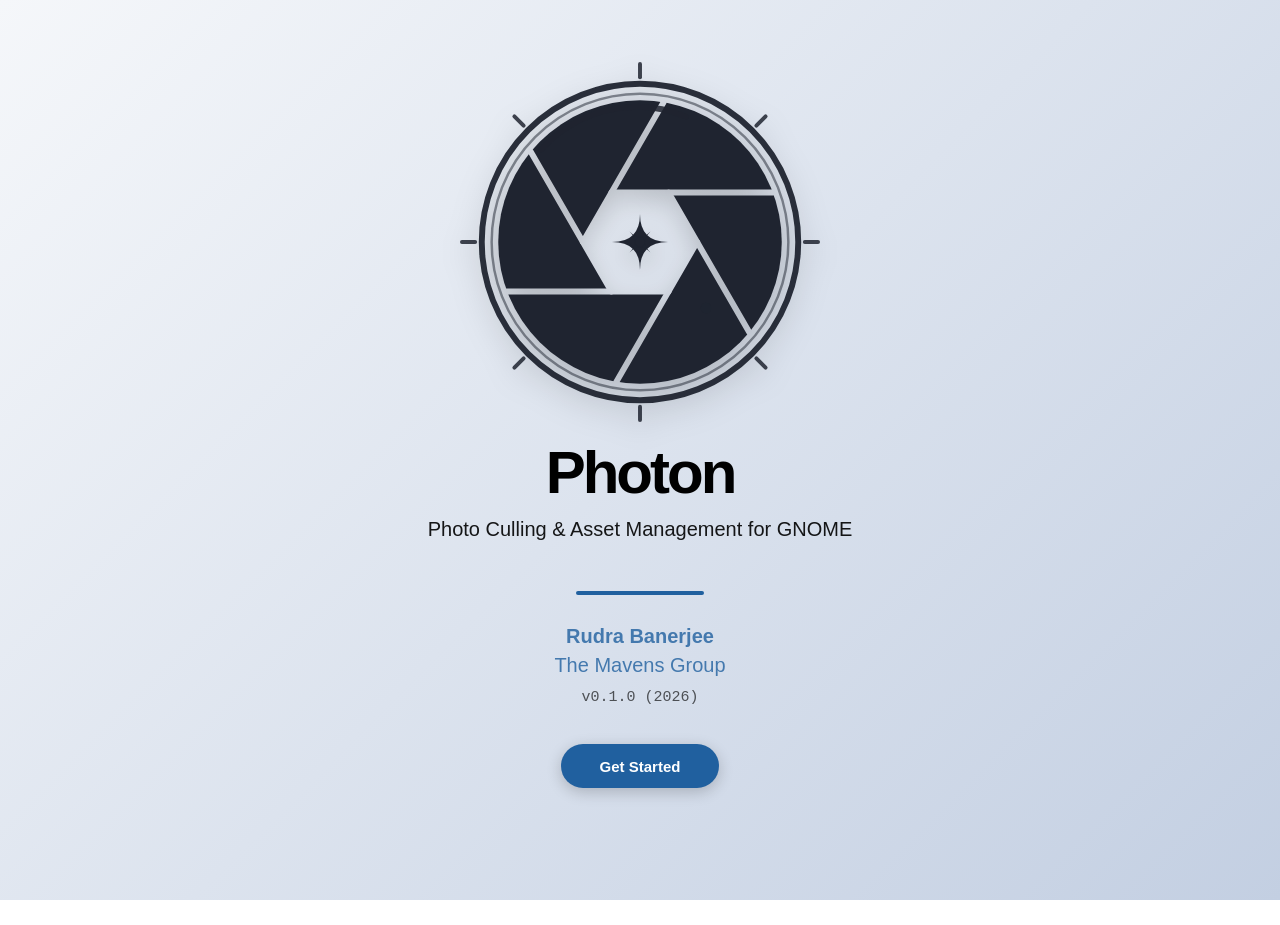
==== commit cce19d54: "deploy: 5176ecb535b1f42e0e91a54705980aafb1df9182" ====
--- a/index.html
+++ b/index.html
@@ -12,8 +12,7 @@
         <meta name="viewport" content="width=device-width, initial-scale=1">
         <meta name="theme-color" content="#ffffff">
 
-        <link rel="icon" href="favicon-de23e50b.svg">
-        <link rel="shortcut icon" href="favicon-8114d1fc.png">
+        <link rel="icon" href="favicon-c20f9d9e.svg">
         <link rel="stylesheet" href="css/variables-8adf115d.css">
         <link rel="stylesheet" href="css/general-0392ca55.css">
         <link rel="stylesheet" href="css/chrome-fc474251.css">
